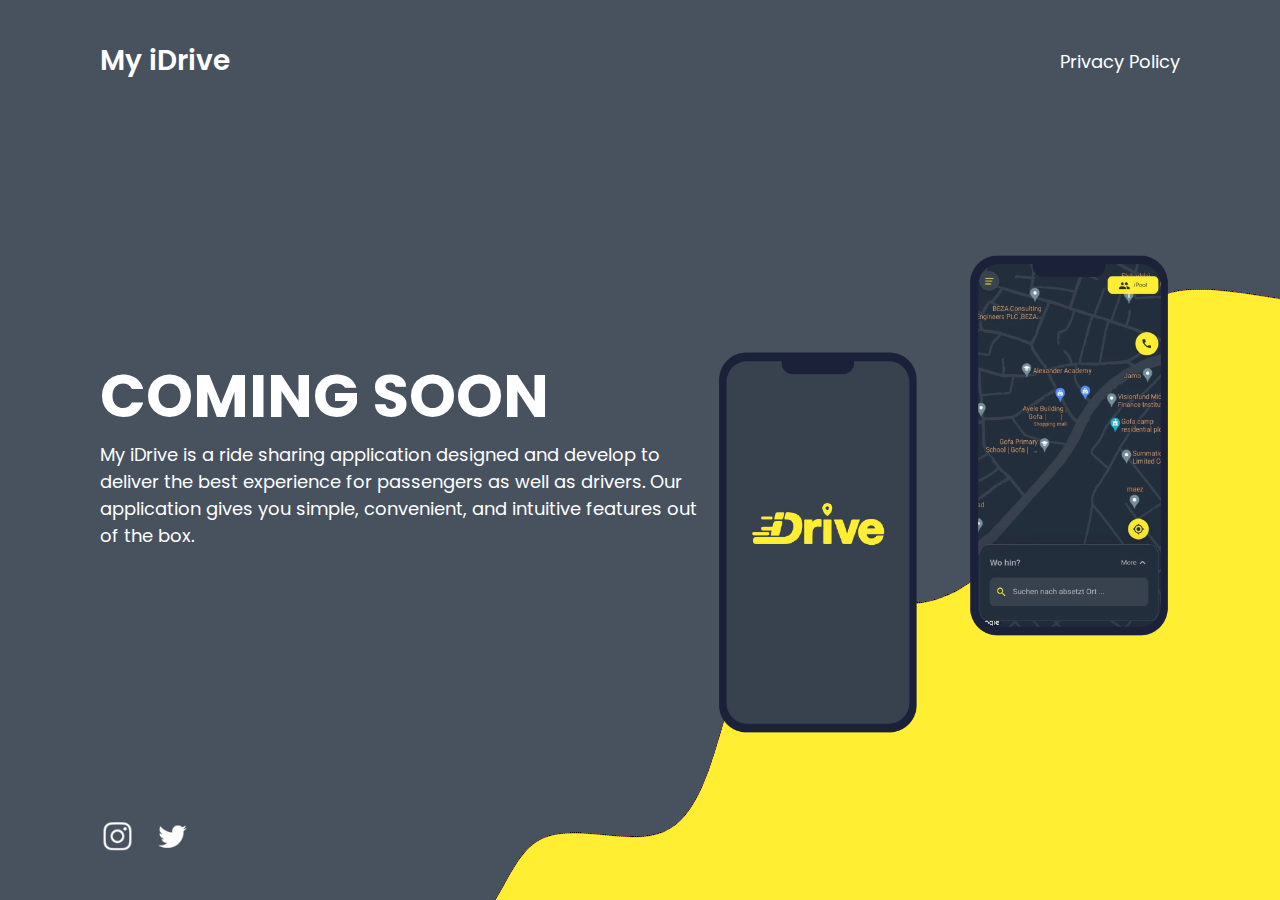
==== index.html @ 83385f98 "First round finished" ====
<!DOCTYPE html>
<html>
    <head>
        <meta charset="utf-8">
        <meta http-equiv="X-UA-Compatible" content="IE=edge">
        <title>Coming Soon</title>
        <meta name="description" content="">
        <meta name="viewport" content="width=device-width, initial-scale=1.0">
        <link rel="stylesheet" href="style.css">
    </head>
    <body>
        <header>
            <a href="#" class="logo">My iDrive</a>
            <nav>
                <ul>
                    <li><a href="privacy-policy.html">Privacy Policy</a></li>
                </ul>
            </nav>
        </header>

    <section>
        <img src="images/curve_yellow.png" class="wave">
        <div class="contentBx">
            <h2>Coming Soon</h2>
            <p>My iDrive is a ride sharing application designed and develop to deliver the best experience for passengers as well as drivers. Our application gives you simple, convenient, and intuitive features out of the box.</p>
            <!-- <div class="countdown">
                <div class="time"><div id="day"></div><span>Days</span></div>
                <div class="time"><div id="hour"></div><span>Hours</span></div>
                <div class="time"><div id="minute"></div><span>Minutes</span></div>
                <div class="time"><div id="second"></div><span>Seconds</span></div>
            </div> -->
        <!-- <a href="#" onclick="toggle();">Notify Me!</a> -->
        </div>
        <div class="imgBx">
            <img src="images/mockup.png">
        </div>
        <ul class="sci">
            <li><a href="#"><img src="images/instagram.png"></a></li>
            <li><a href="#"><img src="images/twitter.png"></a></li>
        </ul>
    </section>
    <div class="newsletter">
        <h2>Stay Tuned</h2>
        <p>Get Notified at launch</p>
        <div class="inputBox">
            <form>
                <input type="email" name="" required="" placeholder="Enter Email Address">
                <input type="submit" value="Submit">
            </form>
        </div>
        <img src="images/close.png" class="close" onclick="toggle();">
    </div>
    <script type="text/javascript">

        function toggle(){
            var newsletter=document.querySelector('.newsletter');
            newsletter.classList.toggle('active')
        }


        var countDate= new Date(2023, 8, 1).getTime();
        function cd(){
            var now=new Date().getTime();
            gap=countDate-now;
            var second=1000;
            var minute=second*60;
            var hour=minute*60;
            var day=hour*24;
            var d=Math.floor(gap/day);
            var h=Math.floor((gap%(day))/(hour));
            var m=Math.floor((gap%(hour))/(minute));
            var s=Math.floor((gap%(minute))/second);
            document.getElementById('day').innerText=d;
            document.getElementById('hour').innerText=h;
            document.getElementById('minute').innerText=m;
            document.getElementById('second').innerText=s;
        }setInterval(function(){
            cd();
        },1000)
    </script>
    </body>
</html>
---- style.css ----
@import url('https://fonts.googleapis.com/css2?family=Poppins:wght@100;200;300;400;500;600;700;800&display=swap');
*{
    margin: 0;
    padding: 0;
    box-sizing: border-box;
    font-family: 'Poppins', sans-serif;
}
body{
    background: #48515e;
}
 header{
     position: absolute;
     top:0;
     left:0;
     width: 100%;
     padding: 40px 100px;
     display: flex;
     justify-content: space-between;
     align-items: center;
     z-index: 10;
 }
 header .logo{
     position: relative;
     color:#fff;
     font-size: 28px;
     text-decoration: none;
     font-weight: 600;
 } 
 header nav{
     position: relative;
 } 
 header nav ul{
     position: relative;
     display: flex;
 }
 header nav ul li{
     list-style: none;
 }
 header nav ul li a{
     color:#fff;
     font-size: 18px;
     text-decoration: none;
 }
 header nav ul li a:hover{
     color:#ffee32;
 }
section{
position: relative;
display: flex;
justify-content: space-between;
align-items: center;
min-height: 100vh;
padding : 0 100px;
}

section .contentBx{
     position: relative;
     max-width: 600px;
     z-index: 1000;
     
 }
.contentPP{
    position: relative;
    
    width: 80%;
    margin: 20px auto;
    margin-top: 100px;
}
.contentPP h2 {
    font-size: 60px;
    color: #fff;
    text-transform: uppercase;
}
.contentPP p {
    font-size: 18px;
    color: #fff;
}

section .contentBx h2{
     font-size: 60px;
     color:#fff;
     text-transform: uppercase;
 }
section .contentBx p{
     font-size: 18px;
     color:#fff;
} 
section .contentBx .countdown{
     display: flex;
     margin: 20px 0;
 }
section .contentBx .countdown .time{
     display: flex;
     justify-content: center;
     align-items: center;
     flex-direction: column;
     background: #fff;
     margin-right: 20px;
     font-size: 48px;
     min-width: 110px;
     font-weight: 700;
     padding:10px 5px 15px;
     border-radius: 4px;
     color:#ffee32;
 }
section .contentBx .countdown .time span{
     margin-top: -10px;
     font-size: 20px;
     font-weight: 600;
     color:#312747;
 }
section .contentBx a{
     position: relative;
     margin-top:10px;
     display: inline-block;
     background :#ffee32;
     color:#38414e;
     font-size: 20px;
     letter-spacing:2px;
     padding:15px 35px;
     text-decoration: none;
     border-radius: 40px;
 }

section .imgBx img{
     position: relative;
     max-width: 800px;
     width: 100%;
     margin-top: 100px;
     z-index: 2;
 }
.wave{
     position: absolute;
     bottom:0;
     right:0;
    z-index:1;
    pointer-events: none;
 }
section .sci{
     position: absolute;
     bottom:40px;
     left:100px;
     z-index: 1000;
     display: flex;
     justify-content: center;
     align-items:center;
     filter: invert(1);
 }
section .sci li{
     list-style: none;
 }

section .sci li a{
     display: block;
     margin-right: 20px;
     transform: scale(0.8);
 }

.newsletter{
     position: fixed;
     top:50%;
     left:50%;
     transform: translate(-50%,-50%);
     width: 600px;
     padding: 60px;
     background: #fff;
     z-index: 10000;
     box-shadow: 0 0 0 100vh rgba(49,39,71,0.95);
     visibility: hidden;
     opacity: 0;
     transition: 0.5s;
 }
.newsletter.active{
    visibility: visible;
    opacity: 1;
}
.newsletter h2{
     font-size: 48px;
     color:#312747
 }
.newsletter p{
     font-size: 20px;
     color:#312747;
 }
.newsletter .inputBox{
     margin-top: 20px;
 }
.newsletter .inputBox input{
     padding:  10px;
     outline:  none;
     width: 300px;
     font-size: 18px;
     border: 1px solid #999; 
 }

.newsletter .inputBox input[type="submit"]{
     padding:10px;
     outline:none;
     width: 140px;
     color:#fff;
     background: #ffee32;
     border: 1px solid #ffee32;
     letter-spacing: 2px;
     box-sizing: border-box;
     cursor:pointer; 
 }

.newsletter .close{
     position: absolute;
     top: 20px;
     right: 20px;
     width: 40px;
     height: 40px;
     cursor: pointer;
 }


@media(max-width:991px){
     section{
         flex-direction: column;
         padding-top: 150px;
         height: auto;
     }section .contentBx{
         max-width: 100%;
     }section .imgBx img{
         margin-top: 0;
     }
 }

@media (max-width:767px){
     header{
         padding:20px 50px;
     }section{
         flex-direction: column;
         padding: 120px 50px 100px;
         height: auto;
     }section .contentBx h2{
         font-size: 40px;
     }section .contentBx p{
        font-size: 16px;
    } section .contentBx .countdown .time{
        font-size: 30px;
        min-width: 70px;
        margin-right: 5px;
    } section .contentBx .countdown .time span{
        font-size: 14px;
    }section .contentBx a{
        position: relative;
        margin-top: 10px;
        display: inline-block;
        background: #fff;
        color:#ffee32;
        font-size: 16px;
        letter-spacing: 2px;
        padding:10px 25px;
        text-decoration: none;
        border-radius: 40px;
    } section .sci{
        left:50px;
    } .newsletter{
        width: 90%;
        padding:30px; 
    }.newsletter .inputBox input{
        margin-top:10px ;
        width: 100%;
    }.newsletter h2{
        font-size: 36px;
        color:#312747;
    }
 }
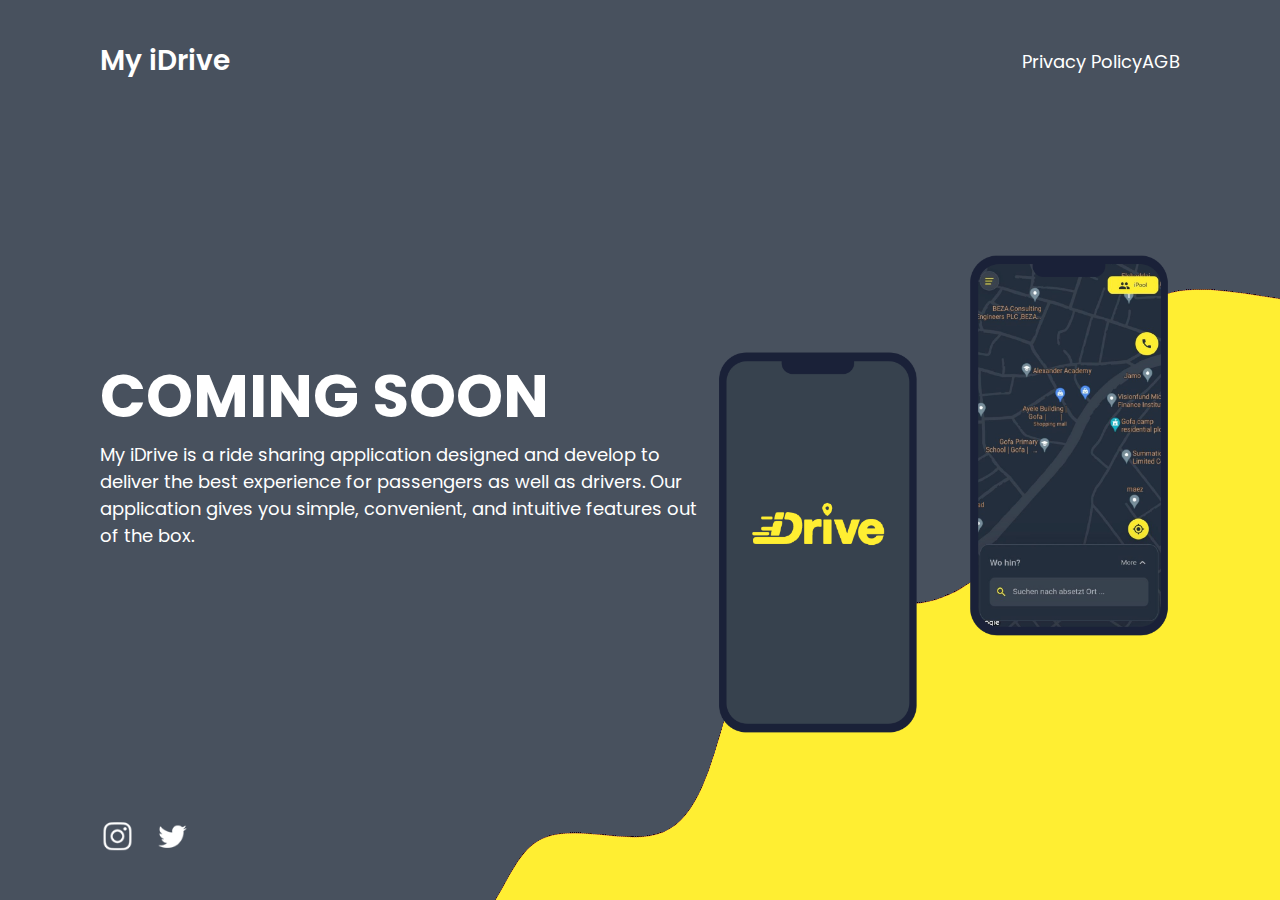
==== commit 4ee06c41: "AGB page added" ====
--- a/index.html
+++ b/index.html
@@ -14,6 +14,7 @@
             <nav>
                 <ul>
                     <li><a href="privacy-policy.html">Privacy Policy</a></li>
+                    <li><a href="AGB.html">AGB</a></li>
                 </ul>
             </nav>
         </header>
--- a/style.css
+++ b/style.css
@@ -75,7 +75,9 @@
     font-size: 18px;
     color: #fff;
 }
-
+.contentPP p a{
+    color: #64B5F6;
+}
 section .contentBx h2{
      font-size: 60px;
      color:#fff;
